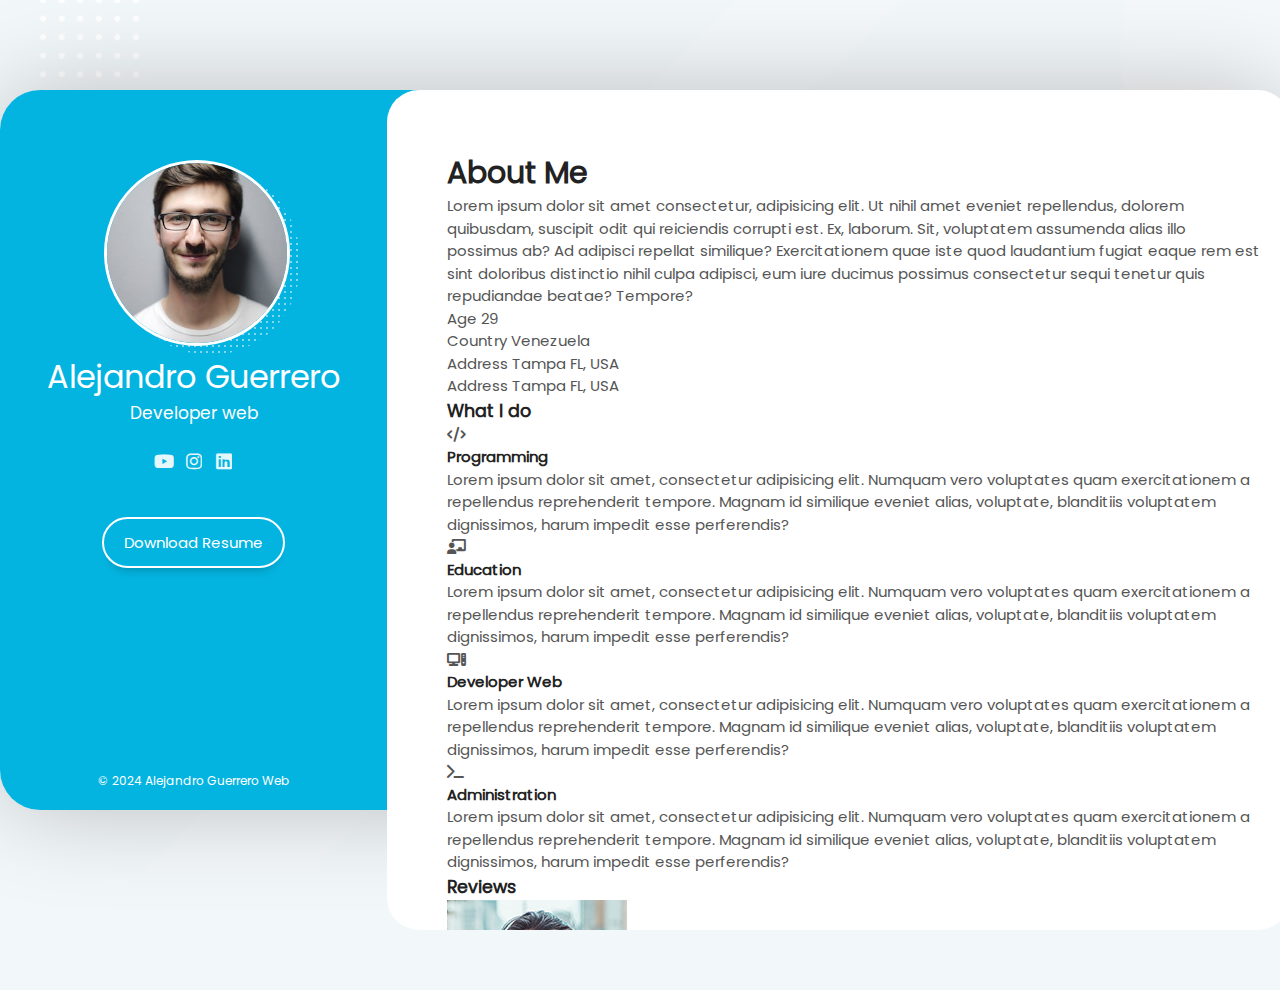
==== about-me.html @ cbf2a39c "about-prices" ====
<!DOCTYPE html>
<html lang="en">
  <head>
    <title>Alejandro Resume CV</title>
    <meta charset="UTF-8">
    <meta name="viewport" content="width=device-width, initial-scale=1">
    <!-- Styles -->
    <link rel="stylesheet" href="assets/css/reset.css">
    <link rel="stylesheet" href="assets/css/styles.css">
    <link rel="stylesheet" href="assets//fonts/Poppins/poppins.css">
    <link rel="stylesheet" href="assets/fonts/fontawesome-free/css/all.min.css">

  </head>
  <body>
    <!-- Main Layout -->
    <div class="layout">
            
      <!-- aside (username info) -->
      <aside class="layout__aside">
        
        <section class="aside__user-info">
          <!-- General Info -->
          <div class="user-info__general">
            <div class="user-info__container-image">
              <img src="assets/img/profile.jpg" alt="Username Image" class="user-info__image">
            </div>
            <h2 class="user-info__name">
              Alejandro Guerrero
            </h2>
            <h4 class="user-info__job">Developer web</h4>
          </div>
          
          <!-- Menu Nav -->
          <nav class="layout__menu">
            <ul class="menu__list">
              <li class="menu__option">
                  <a href="index.html" class="menu__link">
                    <i class="menu__icon fa-solid fa-home"></i>
                    <span class="menu__overlay">Home</span>
                  </a>
              </li>

              <li class="menu__option">
                  <a href="about-me.html" class="menu__link">
                    <i class="menu__icon fa-solid fa-user"></i>
                    <span class="menu__overlay">About me</span>
                  </a>
              </li>

              <li class="menu__option">
                  <a href="education.html" class="menu__link">
                    <i class="menu__icon fa-solid fa-graduation-cap"></i>
                    <span class="menu__overlay">Education</span>
                  </a>
              </li>

              <li class="menu__option">
                  <a href="portfolio.html" class="menu__link">
                    <i class="menu__icon fa-solid fa-briefcase"></i>
                    <span class="menu__overlay">Portfolio</span>
                  </a>
              </li>

              <li class="menu__option">
                  <a href="blog.html" class="menu__link">
                    <i class="menu__icon fa-solid fa-book"></i>
                    <span class="menu__overlay">Blog</span>
                  </a>
              </li>

              <li class="menu__option">
                  <a href="contact.html" class="menu__link">
                    <i class="menu__icon fa-solid fa-envelope"></i>
                    <span class="menu__overlay">Contact</span>
                  </a>
              </li>

            </ul>
          </nav>

          <!-- Social Networks -->
          <div class="user-info__links">
            <ul class="links__social">

              <li class="social__option">
                <a href="#" class="social__link">
                  <i class="social__icon fa-brands fa-youtube"></i>
                </a>
              </li>

              <li class="social__option">
                <a href="#" class="social__link">
                  <i class="social__icon fa-brands fa-instagram"></i>
                </a>
              </li>

              <li class="social__option">
                <a href="#" class="social__link">
                  <i class="social__icon fa-brands fa-linkedin"></i>
                </a>
              </li>
            
            </ul>
          </div>

          <!-- Download Resume -->
          <div class="user-info__buttons">
            <a href="" class="user-info__btn">
              Download Resume
            </a>
          </div>

          <!-- Footer -->
          <footer class="user-info__footer">
            &copy; 2024 Alejandro Guerrero Web
          </footer>

        </section>
      
      </aside>

      <!-- Main Content -->
      <main class="layout__content">

        <section class="content__page content__about">
          <!-- Dinamic Content -->
          <header class="about__header">
            <h1 class="about__title"> About <span class="title__color">Me</span></h1>
          </header>

          <!-- ABOUT ME -->
          <section class="about__personal-info">
            <article class="personal-info__bio">
              <p class="personal-info__description">
                Lorem ipsum dolor sit amet consectetur, adipisicing elit. Ut nihil amet eveniet repellendus, dolorem quibusdam, suscipit odit qui reiciendis corrupti est. Ex, laborum. Sit, voluptatem assumenda alias illo possimus ab?
                Ad adipisci repellat similique? Exercitationem quae iste quod laudantium fugiat eaque rem est sint doloribus distinctio nihil culpa adipisci, eum iure ducimus possimus consectetur sequi tenetur quis repudiandae beatae? Tempore?
              </p>
            </article>
            
            <div class="personal-info__data">
              <ul class="personal-info__list">
                <li class="personal-info__option">
                  <span class="personal-info__title">Age</span>
                  <span class="personal-info__value">29</span>
                </li>
                <li class="personal-info__option">
                  <span class="personal-info__title">Country</span>
                  <span class="personal-info__value">Venezuela</span>
                </li>
                <li class="personal-info__option">
                  <span class="personal-info__title">Address</span>
                  <span class="personal-info__value">Tampa FL, USA</span>
                </li>
                <li class="personal-info__option">
                  <span class="personal-info__title">Address</span>
                  <span class="personal-info__value">Tampa FL, USA</span>
                </li>
              </ul>
            </div>
          </section>

          <!-- What I do -->
          <section class="about__services">
            <header class="services__header">
              <h3 class="services__title">
                What I <span class="title__color">do</span>
              </h3>
            </header>

            <div class="services__container">
              
              <article class="services__service">
                <div class="service__icon">
                  <i class="fa-solid fa-code"></i>
                </div>
                <div class="service__content">
                  <h4 class="service__title">Programming</h4>
                  <p class="service__description">
                    Lorem ipsum dolor sit amet, consectetur adipisicing elit. Numquam vero voluptates quam exercitationem a repellendus reprehenderit tempore. Magnam id similique eveniet alias, voluptate, blanditiis voluptatem dignissimos, harum impedit esse perferendis?
                  </p>
                </div>
              </article>

              <article class="services__service">
                <div class="service__icon">
                  <i class="fa-solid fa-chalkboard-teacher"></i>
                </div>
                <div class="service__content">
                  <h4 class="service__title">Education</h4>
                  <p class="service__description">
                    Lorem ipsum dolor sit amet, consectetur adipisicing elit. Numquam vero voluptates quam exercitationem a repellendus reprehenderit tempore. Magnam id similique eveniet alias, voluptate, blanditiis voluptatem dignissimos, harum impedit esse perferendis?
                  </p>
                </div>
              </article>

              <article class="services__service">
                <div class="service__icon">
                  <i class="fa-solid fa-computer"></i>
                </div>
                <div class="service__content">
                  <h4 class="service__title">Developer Web</h4>
                  <p class="service__description">
                    Lorem ipsum dolor sit amet, consectetur adipisicing elit. Numquam vero voluptates quam exercitationem a repellendus reprehenderit tempore. Magnam id similique eveniet alias, voluptate, blanditiis voluptatem dignissimos, harum impedit esse perferendis?
                  </p>
                </div>
              </article>
             
              <article class="services__service">
                <div class="service__icon">
                  <i class="fa-solid fa-terminal"></i>
                </div>
                <div class="service__content">
                  <h4 class="service__title">Administration</h4>
                  <p class="service__description">
                    Lorem ipsum dolor sit amet, consectetur adipisicing elit. Numquam vero voluptates quam exercitationem a repellendus reprehenderit tempore. Magnam id similique eveniet alias, voluptate, blanditiis voluptatem dignissimos, harum impedit esse perferendis?
                  </p>
                </div>
              </article>

            </div>
          </section>

          <!-- Reviews -->
          <section class="about_reviews">
            <header class="reviews__header">
              <h3 class="reviews__title">Reviews</h3>
            </header>

            <div class="reviews_container">
              <article class="reviews__review">
                
                <div class="reviews__image-container">
                  <img src="./assets/img/testimonio1.jpg" class="review__image" alt="First Testimonial"/>    
                </div>

                <div class="review__description">
                  <p class="review__text">
                    Lorem ipsum dolor sit amet consectetur adipisicing elit. Harum consectetur, esse sapiente molestias, rem dolore officiis, rerum adipisci recusandae necessitatibus perferendis nobis tenetur quae. Asperiores molestiae officiis error fuga? Consequuntur.
                  </p>
                </div>

                <div class="review__author">
                  <div class="review__author-info">
                    <h4 class="review__name">Ana Lopez</h4>
                    <h5 class="review__company">AG Developers S.A</h5>
                  </div>
                  <div class="review__author-icon">
                    <i class="review__icon fa-solid fa-quote-right"></i>
                  </div>
                </div>
              
              </article>

              <article class="reviews__review">
                
                <div class="reviews__image-container">
                  <img src="./assets/img/testimonio2.jpg" class="review__image" alt="Second Testimonial"/>    
                </div>

                <div class="review__description">
                  <p class="review__text">
                    Lorem ipsum dolor sit amet consectetur adipisicing elit. Harum consectetur, esse sapiente molestias, rem dolore officiis, rerum adipisci recusandae necessitatibus perferendis nobis tenetur quae. Asperiores molestiae officiis error fuga? Consequuntur.
                  </p>
                </div>

                <div class="review__author">
                  <div class="review__author-info">
                    <h4 class="review__name">Alex Lopez</h4>
                    <h5 class="review__company">IT Support tech S.A</h5>
                  </div>
                  <div class="review__author-icon">
                    <i class="review__icon fa-solid fa-quote-right"></i>
                  </div>
                </div>
              
              </article>
            </div>
          </section>

          <section class="about__clients">
            <header class="clients__header">
              <h3 class="clients__title">Clients</h3>
            </header>

            <div class="clients__container">
              <article class="clients__item">
                <a href="#" class="clients__link">
                  <img src="./assets/img/cliente-1.png" class="clients__image">
                </a>
              </article>
              <article class="clients__item">
                <a href="#" class="clients__link">
                  <img src="./assets/img/cliente-2.png" class="clients__image">
                </a>
              </article>
              <article class="clients__item">
                <a href="#" class="clients__link">
                  <img src="./assets/img/cliente-3.png" class="clients__image">
                </a>
              </article>
              <article class="clients__item">
                <a href="#" class="clients__link">
                  <img src="./assets/img/cliente-4.png" class="clients__image">
                </a>
              </article>
              <article class="clients__item">
                <a href="#" class="clients__link">
                  <img src="./assets/img/cliente-5.png" class="clients__image">
                </a>
              </article>
            </div>
          </section>

          <section class="about__prices">
            <header class="prices__header">
              <h2 class="prices__title">Prices</h2>
            </header>

            <div class="prices__container">

              <article class="prices__box">
                <div class="prices__subtitle">
                  <span class="prices__text">Standar</span>
                </div>

                <div class="prices__price">
                  <span class="prices__number">100$</span>
                  <small class="prices__advice">Per month</small>
                </div>

                <div class="prices__buy">
                  <a href="#" class="prices__button">Free Trial</a>
                </div>

                <div class="prices__reward">
                  A developer web course
                </div>

                <div class="prices__reward">
                  Support and questions  
                </div>

                <div class="prices__reward">
                  Completion certificate
                </div>
              </article>

              <article class="prices__box">
                <div class="prices__subtitle">
                  <span class="prices__text">Premium</span>
                </div>

                <div class="prices__price">
                  <span class="prices__number">500$</span>
                  <small class="prices__advice">Per month</small>
                </div>

                <div class="prices__buy">
                  <a href="#" class="prices__button">Free Trial</a>
                </div>

                <div class="prices__reward">
                  five developer web course
                </div>

                <div class="prices__reward">
                  Support and questions  
                </div>

                <div class="prices__reward">
                  Completion certificate
                </div>
              </article>

            </div>
          </section>

          <section class="about__extra">
            <header class="extra__header">
              <h2 class="extra__title"> <span class="title__color">Information</span> </h2>
            </header>

            <div class="extra__container">
              <article class="extra__info">
                <i class="extra__icon fa-solid fa-heart"></i>
                <h4 class="extra__subtitle">Happy Students</h4>
                <span class="extra__quantity">375.000</span>
              </article>

              <article class="extra__info">
                <i class="extra__icon fa-solid fa-clock"></i>
                <h4 class="extra__subtitle">Content Hours</h4>
                <span class="extra__quantity">800</span>
              </article>

              <article class="extra__info">
                <i class="extra__icon fa-solid fa-star"></i>
                <h4 class="extra__subtitle">Scores</h4>
                <span class="extra__quantity">4.8</span>
              </article>
            </div>
          </section>

        </section>

      </main>
    </div>
  </body>
</html>
---- assets/css/styles.css ----
/* VARIABLES */
:root {
  --main-color       : #ffffff;
  --secondary-color  : #04B4E0;
  --background-color : #F2F7F9;
  --transparent-color: transparent;
  --icon-color       : #B5B6B7;
  --subtitle-color   : #888;
  --title-color      : #222222;
  --text-color       : #555;
}

/* GENERAL STYLES */
html {
  font-size: 10px;
}

body {
  width: 100%;
  height: 100%;
  font-family: "Poppins", Helvetica, sans-serif;
  font-size: 1.5rem;
  background-color: var(--background-color);
  color: var(--text-color);
  overflow: hidden;
}

h1, h2, h3, h4, h5, h6 {
  color: var(--title-color);
}

/* background image */

body {
  background-image: url('../img/fondo.png');
  background-size: cover;
  background-repeat: no-repeat;
  background-position: -20px -120px;
}
/* MAIN STRUCTURE */

.layout {
  position: relative;
  min-width: 1290px;
  width: 75%;
  height: 80vh;
  min-height: 80vh;
  margin: 10vh auto;
  display: grid;
  grid-template-areas: "aside content";
  grid-template-columns: 30% 70%;
  
  /* Shadow behind layout  */
  border-radius: 4rem;
  box-shadow: 0 0 100px -5px rgb(0, 0, 0, 0.25);
  
}

/* ASIDE */
.layout__aside {
  grid-area: aside;

  border-radius: 4rem 0 0 4rem;
  overflow: auto;
  overflow-x: hidden;
  
}

.aside__user-info {
  display: flex;
  flex-direction: column;
  align-items: center;
  text-align: center;
  min-height: 100%;
  min-width: 30rem;
  background-color: var(--secondary-color);
  color: var(--main-color);
}

.user-info__container-image {
  position: relative;
  display: inline-block;
  width: 18rem;
  margin-top: 7rem;
  z-index: 1;

}

.user-info__image {
  width: 100%;
  background-color: var(--main-color);
  border: 3px solid var(--main-color);
  border-radius: 20rem;
}

.user-info__container-image::after {
  content: "";
  position: absolute;
  top: 5%;
  left: 9%;
  z-index: -1;
  width: 100%;
  height: 100%;
  background-image: repeating-radial-gradient(#fff, #fff 1px, transparent 0px, transparent 100%);
  background-size: 0.6rem 0.6rem;
  opacity: 0.5;
  border-radius: 30rem;
}

.user-info__name {
  font-size: 3.2rem;
  font-weight: normal;
  color: var(--main-color);
}

.user-info__job {
  font-size: 1.7rem;
  font-weight: 200;
  color: var(--main-color);
}

.user-info__links {
  margin-bottom: 3.6rem;
}

.links__social {
  margin-top: 2rem;
  text-align: center;
  display: flex;
  flex-direction: row;
}

.social__option {
  height: 3rem;
  width: 3rem;
  font-size: 1.8rem;
  line-height: 3.2rem;
  opacity: 0.9;
  border-radius: 3rem;
  transition: all 300ms ease-in-out;
}

.social__option:hover {
  opacity: 1;
  background-color: rgba(255, 255, 255, 0.20);
}

.user-info__buttons {
  margin-top: 2rem;
  margin-bottom: 4rem;
}

.user-info__btn {
  padding: 2rem;
  padding-top: 1.3rem;
  padding-bottom: 1.3rem;

  border: 2px solid var(--main-color);
  border-radius: 3.2rem;
  color: var(--main-color);
  box-shadow: 0 10px 10px -8px rgba(0, 0, 0, 0.22);
  transition: all 300ms ease-in-out;
}

.user-info__btn:hover {
  background-color: var(--main-color);
  color: var(--secondary-color);
}

.user-info__footer {
  position: absolute;
  bottom: 2rem;
  font-size: 1.2rem;
}

/* LAYOUT CONTENT */
.layout__content {
  grid-area: content;
  height: 100%;
  min-height: 100%;
  background-color: var(--secondary-color);
  border-radius: 0 10rem 10rem 0;
}

.content__page {
  min-height: 100%;
  border-radius: 3.2rem;
  background-color: var(--main-color);

  display: flex;
  flex-direction: column;
  align-items: center;
  justify-content: center;
}

.page__name {
  font-size: 4rem;
  margin-bottom: 1rem;
}

.page__job {
  font-size: 2.4rem;
  font-weight: lighter;
  color: var(--subtitle-color);
}


.layout__menu {
  display: block;
  position: absolute;
  top: 0;
  right: -100px;
  min-width: 11rem;
  background-color: var(--transparent-color);
}

.menu__list {
  position: relative;
  display: flex;
  flex-direction: column;
  justify-content: space-between;
  align-items: center;
  width: 60%;
  min-height: 32rem;
  padding: 2rem 0;
  margin-left: 2.5rem;
  background-color: var(--main-color);
  box-shadow: 0 0 3rem -0.5rem rgba(0, 0, 0, 0.15);
  border-radius: 5rem;
}

.menu__option {
  display: block;
  width: 100%;
  text-align: center;
}

.menu__icon {
  color: var(--icon-color);
  font-size: 2.8rem;
  transition: all 300ms ease-in-out;
}

.menu__option:hover .menu__icon {
  color: var(--secondary-color);
}


.menu__overlay {
  position: absolute;
  right: 0;
  margin-top: -3rem;
  display: block;
  opacity: 0;
  color: var(--main-color);
  padding: 0.5rem 1rem;
  background-color: var(--secondary-color);
  white-space: nowrap;
  transition: all 300ms ease-in-out;
}


.menu__option:hover .menu__overlay {
  opacity: 1;
  right: 100%;

}


/* ABOUT ME */

.content__about {
  display: block;
  height: 100%;
  min-height: 100%;
  padding: 6rem;
  padding-right: 3rem;
  overflow: auto;
}
---- assets/fonts/Poppins/poppins.css ----
@font-face {
  font-family: "Poppins";
  src: url('./Poppins-Regular.ttf') format('truetype');
  font-weight: 400;
  font-style: normal;
}
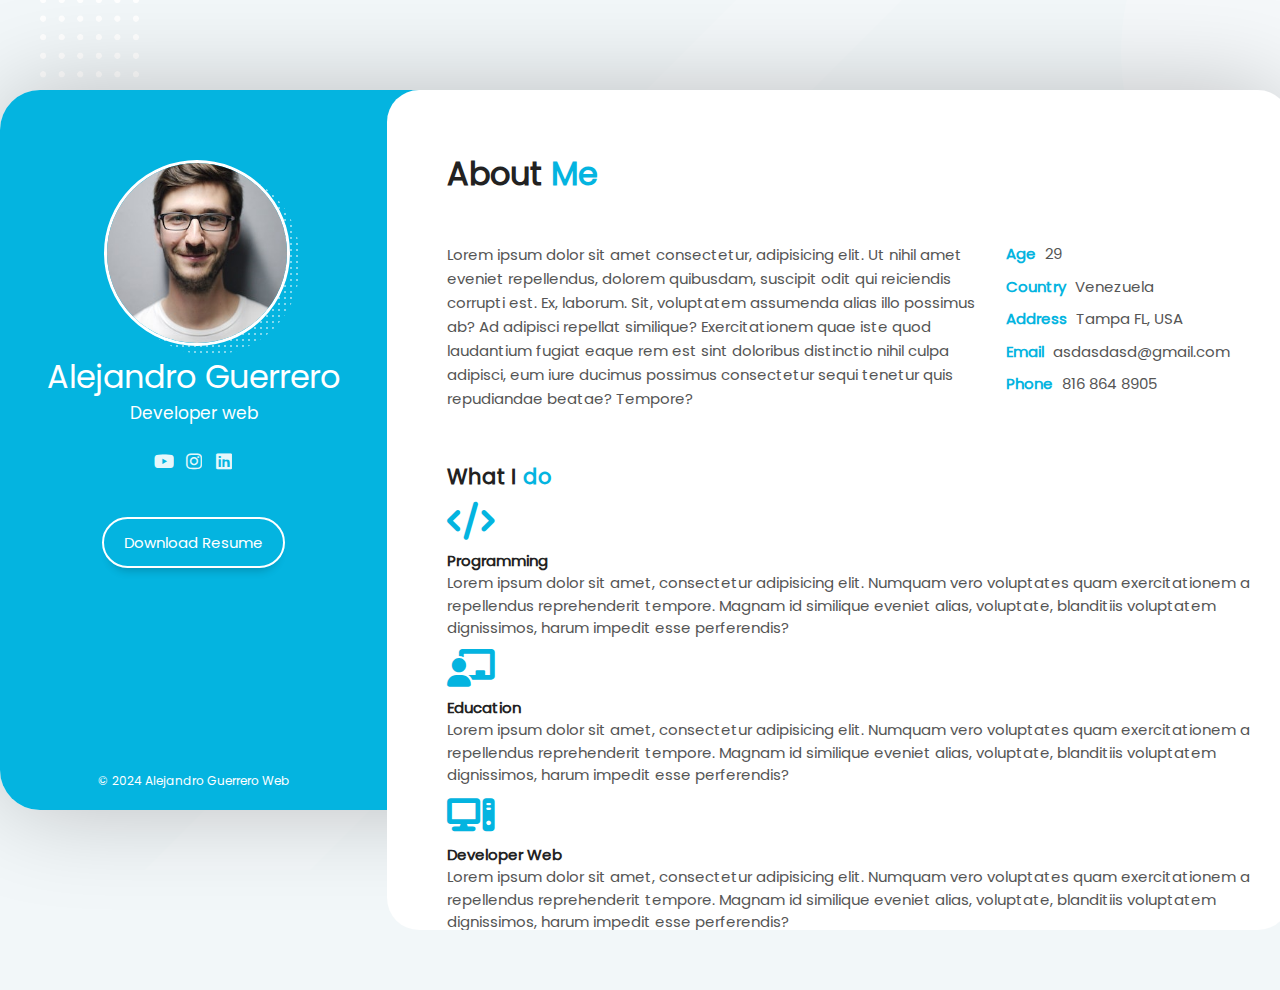
==== commit d588c5fb: "about us css" ====
--- a/about-me.html
+++ b/about-me.html
@@ -7,6 +7,7 @@
     <!-- Styles -->
     <link rel="stylesheet" href="assets/css/reset.css">
     <link rel="stylesheet" href="assets/css/styles.css">
+    <link rel="stylesheet" href="assets/css/scroll.css">
     <link rel="stylesheet" href="assets//fonts/Poppins/poppins.css">
     <link rel="stylesheet" href="assets/fonts/fontawesome-free/css/all.min.css">
 
@@ -152,8 +153,12 @@
                   <span class="personal-info__value">Tampa FL, USA</span>
                 </li>
                 <li class="personal-info__option">
-                  <span class="personal-info__title">Address</span>
-                  <span class="personal-info__value">Tampa FL, USA</span>
+                  <span class="personal-info__title">Email</span>
+                  <span class="personal-info__value">asdasdasd@gmail.com</span>
+                </li>
+                <li class="personal-info__option">
+                  <span class="personal-info__title">Phone</span>
+                  <span class="personal-info__value">816 864 8905</span>
                 </li>
               </ul>
             </div>
--- a/assets/css/styles.css
+++ b/assets/css/styles.css
@@ -276,4 +276,91 @@
   padding: 6rem;
   padding-right: 3rem;
   overflow: auto;
+}
+
+.about__header {
+  display: inline-block;
+  margin-bottom: 4.5rem;
+}
+
+.about__title {
+  font-size: 3.2rem;
+  position: relative;
+}
+
+.about__title::after {
+  content: "";
+  position: absolute;
+  top: 20px;
+  right: -25px;
+  width: 50px;
+  height: 30px;
+  background-image: repeating-radial-gradient(#fff, #fff,  var(--secondary-color), transparent 0px, transparent 100%);
+  background-size: 6px 6px;
+}
+
+.title__color {
+  color: var(--secondary-color);
+}
+
+.about__personal-info {
+  display: flex;
+  flex-direction: row;
+  width: 100%;
+  margin-bottom: 5rem;
+}
+
+.personal-info__bio {
+  flex-basis: 100%;
+}
+
+.personal-info__description {
+  font-size: 1.5rem;
+  line-height: 2.4rem;
+}
+
+.personal-info__data {
+  flex-basis: 44%;
+  padding: 0 1.5rem;
+}
+
+
+.personal-info__option {
+  margin-bottom: 1rem;
+}
+
+.personal-info__title {
+  margin-right: 0.5rem;
+  color: var(--secondary-color);
+  font-weight: 600;
+}
+/* 
+.personal-info__value {
+
+} */
+
+.services__header {
+  display: inline-block;
+  position: relative;
+}
+
+.services__title {
+  font-size: 2.1rem;  
+}
+
+
+.services__title::after {
+  content: "";
+  position: absolute;
+  top: 15px;
+  right: 0px;
+  width: 30px;
+  height: 20px;
+  background-image: repeating-radial-gradient(#fff, #fff,  var(--secondary-color), transparent 0px, transparent 100%);
+  background-size: 6px 6px;
+}
+
+.service__icon {
+  color: var(--secondary-color);
+  font-size: 3.8rem;
 }--- a/assets/css/scroll.css
+++ b/assets/css/scroll.css
@@ -0,0 +1,69 @@
+:root {
+  --color-scrollbar: #D3D3D4;
+  --color-background-scrollbar: #eee;
+
+}
+
+/* SCROLL CHROME */
+
+.content__page::-webkit-scrollbar {
+  width: 25px;
+  background-color: transparent;
+}
+
+.content__page::-webkit-scrollbar-thumb {
+  border: 10px solid transparent;
+  box-shadow: none;
+  border-radius: 40px;
+}
+
+.content__page:hover::-webkit-scrollbar-thumb {
+  box-shadow: inset 0 0 0 10px var(--color-scrollbar);
+}
+
+.content__page:hover::-webkit-scrollbar-thumb:hover {
+  border: 8px solid transparent;
+  box-shadow: inset 0 0 0 10px var(--secondary-color);
+}
+
+.content__page:hover::-webkit-scrollbar-track {
+  background-color: transparent;
+  margin: 40px 0px;
+}
+
+/* ASIDE SCROLL */
+.layout__aside::-webkit-scrollbar {
+  width: 25px;
+  background-color: var(--secondary-color);
+}
+
+.layout__aside::-webkit-scrollbar-thumb {
+  border: 10px solid transparent;
+  box-shadow: none;
+  border-radius: 40px;
+}
+
+.layout__aside:hover::-webkit-scrollbar-thumb {
+  box-shadow: inset 0 0 0 10px var(--main-color);
+}
+
+.layout__aside:hover::-webkit-scrollbar-thumb:hover {
+  border: 8px solid transparent;
+  box-shadow: inset 0 0 0 10px var(--main-color);
+}
+
+.layout__aside:hover::-webkit-scrollbar-track {
+  background-color: transparent;
+  margin: 40px 0px;
+}
+
+/* SCROLL FOR MOZ */
+.content__page {
+  scrollbar-width: thin;
+  scrollbar-color: var(--color-scrollbar) transparent;
+}
+
+.content__page,.layout__aside {
+  scrollbar-width: thin;
+  scrollbar-color: var(--color-scrollbar) var(--secondary-color);
+}
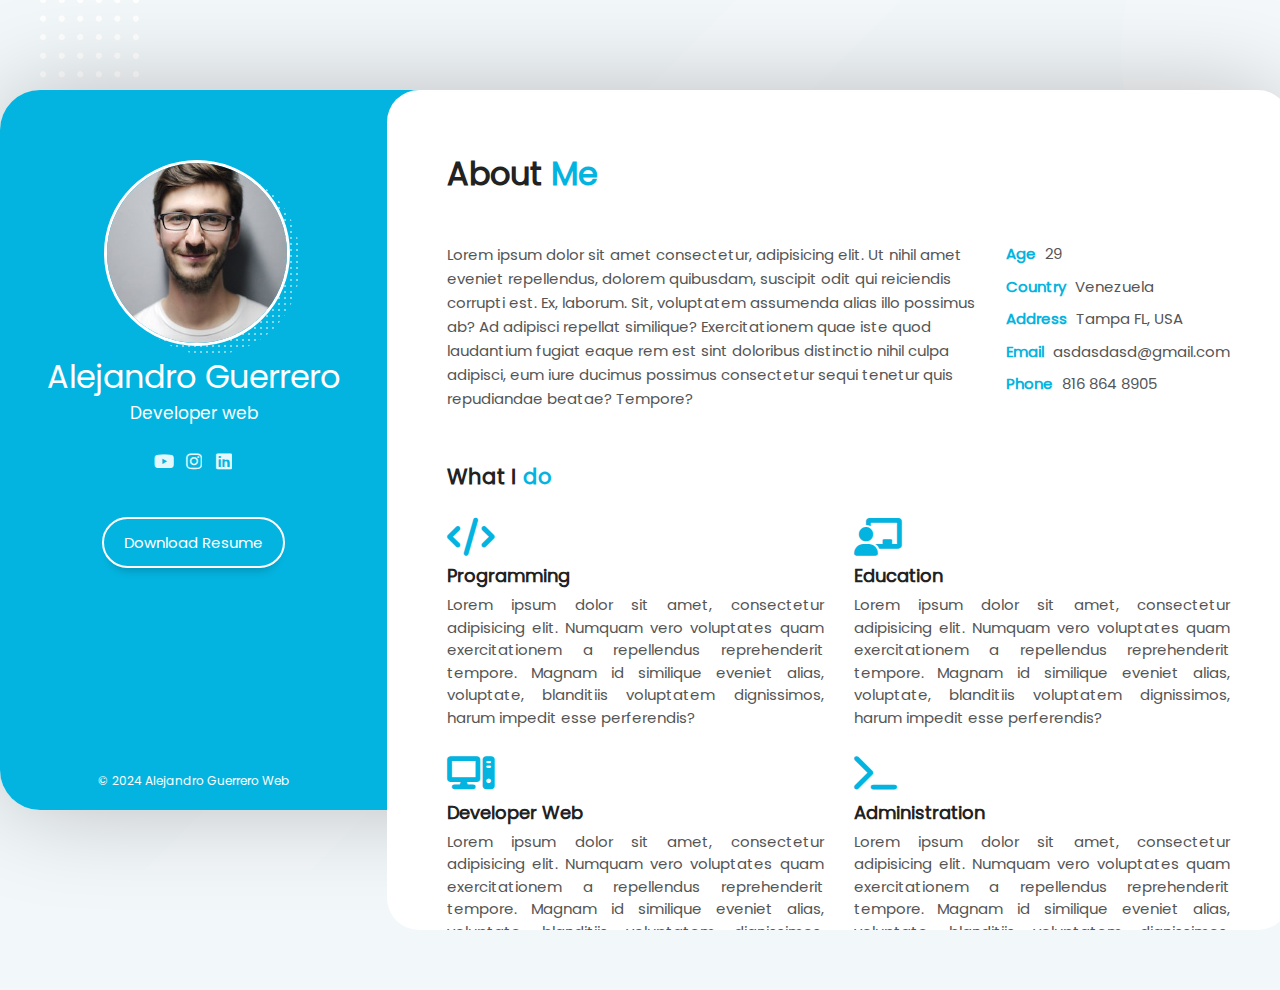
==== commit 3cef4215: "reviews styles" ====
--- a/about-me.html
+++ b/about-me.html
@@ -176,7 +176,7 @@
               
               <article class="services__service">
                 <div class="service__icon">
-                  <i class="fa-solid fa-code"></i>
+                  <i class="service_real-icon fa-solid fa-code"></i>
                 </div>
                 <div class="service__content">
                   <h4 class="service__title">Programming</h4>
@@ -188,7 +188,7 @@
 
               <article class="services__service">
                 <div class="service__icon">
-                  <i class="fa-solid fa-chalkboard-teacher"></i>
+                  <i class="service_real-icon fa-solid fa-chalkboard-teacher"></i>
                 </div>
                 <div class="service__content">
                   <h4 class="service__title">Education</h4>
@@ -200,7 +200,7 @@
 
               <article class="services__service">
                 <div class="service__icon">
-                  <i class="fa-solid fa-computer"></i>
+                  <i class="service_real-icon fa-solid fa-computer"></i>
                 </div>
                 <div class="service__content">
                   <h4 class="service__title">Developer Web</h4>
@@ -212,7 +212,7 @@
              
               <article class="services__service">
                 <div class="service__icon">
-                  <i class="fa-solid fa-terminal"></i>
+                  <i class="service_real-icon fa-solid fa-terminal"></i>
                 </div>
                 <div class="service__content">
                   <h4 class="service__title">Administration</h4>
@@ -226,12 +226,12 @@
           </section>
 
           <!-- Reviews -->
-          <section class="about_reviews">
+          <section class="about__reviews">
             <header class="reviews__header">
               <h3 class="reviews__title">Reviews</h3>
             </header>
 
-            <div class="reviews_container">
+            <div class="reviews__container">
               <article class="reviews__review">
                 
                 <div class="reviews__image-container">
--- a/assets/css/styles.css
+++ b/assets/css/styles.css
@@ -8,6 +8,9 @@
   --subtitle-color   : #888;
   --title-color      : #222222;
   --text-color       : #555;
+
+  --border-reviews-color: #E5E6E7; 
+  --company-color: #A5A6A7;
 }
 
 /* GENERAL STYLES */
@@ -339,17 +342,27 @@
 
 } */
 
+.about__services,
+.about__reviews {
+  width: 100%;
+  margin-bottom: 3rem;
+}
+
 .services__header {
   display: inline-block;
+  padding-right: 1.2rem;
+  margin-bottom: 2.5rem;
   position: relative;
 }
 
-.services__title {
+.services__title,
+.reviews__title {
   font-size: 2.1rem;  
 }
 
 
-.services__title::after {
+.services__title::after,
+reviews__title::after {
   content: "";
   position: absolute;
   top: 15px;
@@ -360,7 +373,103 @@
   background-size: 6px 6px;
 }
 
-.service__icon {
+.services__container,
+.reviews__header
+ {
+  width: 100%;
+  display: flex;
+  flex-direction: row;
+  flex-wrap: wrap;
+  text-align: justify;
+
+}
+
+.services__service {
+  flex-basis: calc(50% - 3rem);
+  margin-right: 3rem;
+  margin-bottom: 2.5rem;
+}
+.service_real-icon  {
   color: var(--secondary-color);
   font-size: 3.8rem;
+}
+
+.service__title {
+  font-size: 1.8rem;
+  margin: 0.5rem 0;
+}
+
+.service__description {
+  font-size: 1.5rem;
+}
+
+/* REVIEWS */
+.reviews__container {
+  width: 100%;
+  display: flex;
+  flex-direction: row;
+}
+
+.reviews__review {
+  flex-basis: calc(50% - 2.5rem);
+  border: 2px solid var(--border-reviews-color);
+  border-radius: 2rem;
+  padding-top: 0;
+  padding-right: 2.5rem;
+  padding-left: 2.5rem;
+  padding-bottom: 1.5rem;
+  margin-right: 2.5rem;
+  margin-top: 4.5rem; 
+  margin-bottom: 1rem; 
+  text-align: justify;
+
+}
+
+.reviews__image-container {
+  width: 100%;
+
+}
+
+.review__image {
+  max-width: 9rem;
+  max-height: 9rem;
+  border-radius: 9rem;
+  margin: 0 auto;
+  margin-top: 1rem;
+  margin-bottom: 2.5rem;
+  box-shadow: 0 10px 10px 0.8 rgba(0, 0, 0, 0.25);
+}
+
+.review__description {
+  margin-top: 1rem;
+}
+
+.review__text {
+  font-size: 1.5rem;
+  line-height: 1.4rem;
+
+}
+
+.review__author {
+  margin-top: 2rem;
+  display: flex;
+  flex-direction: row;
+  justify-content: space-between;
+}
+
+.review__name {
+  margin-bottom: 0.5rem;
+  font-size: 1.5rem;
+}
+
+.review__company {
+  color: var(--company-color);
+  font-weight: 300;
+  font-size: 1.3rem;
+}
+
+.review__icon {
+  font-size: 4rem;
+  opacity: 0.5;
+  color: var(--secondary-color);
 }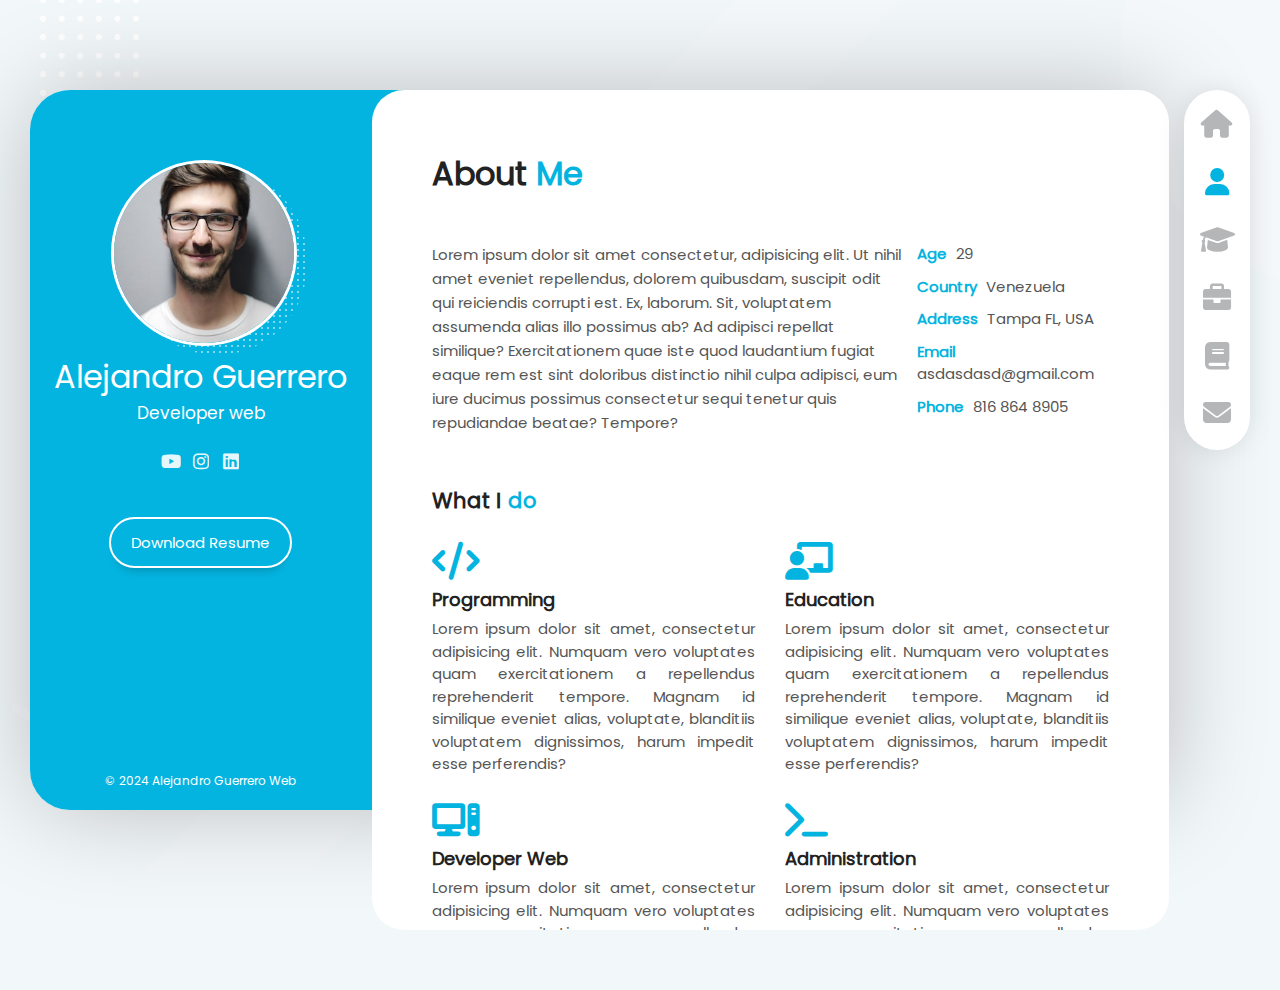
==== commit b187aba7: "media queries responsive" ====
--- a/about-me.html
+++ b/about-me.html
@@ -3,14 +3,14 @@
   <head>
     <title>Alejandro Resume CV</title>
     <meta charset="UTF-8">
-    <meta name="viewport" content="width=device-width, initial-scale=1">
+    <meta name="viewport" content="width=device-width, initial-scale=1, maximum-scale=1">
     <!-- Styles -->
     <link rel="stylesheet" href="assets/css/reset.css">
     <link rel="stylesheet" href="assets/css/styles.css">
     <link rel="stylesheet" href="assets/css/scroll.css">
     <link rel="stylesheet" href="assets//fonts/Poppins/poppins.css">
     <link rel="stylesheet" href="assets/fonts/fontawesome-free/css/all.min.css">
-
+    <link rel="stylesheet" href="assets/css/responsive.css">
   </head>
   <body>
     <!-- Main Layout -->
@@ -42,16 +42,16 @@
               </li>
 
               <li class="menu__option">
-                  <a href="about-me.html" class="menu__link">
+                  <a href="about-me.html" class="menu__link menu__link--active">
                     <i class="menu__icon fa-solid fa-user"></i>
                     <span class="menu__overlay">About me</span>
                   </a>
               </li>
 
               <li class="menu__option">
-                  <a href="education.html" class="menu__link">
+                  <a href="resume.html" class="menu__link">
                     <i class="menu__icon fa-solid fa-graduation-cap"></i>
-                    <span class="menu__overlay">Education</span>
+                    <span class="menu__overlay">Resume</span>
                   </a>
               </li>
 
@@ -119,6 +119,11 @@
         </section>
       
       </aside>
+
+      <div class="layout__menu-toggle">
+        <i class="menu-toggle__icon fa-solid fa-bars"></i>
+        <i class="menu-toggle__icon fa-solid fa-xmark"></i>
+      </div>
 
       <!-- Main Content -->
       <main class="layout__content">
--- a/assets/css/styles.css
+++ b/assets/css/styles.css
@@ -11,6 +11,9 @@
 
   --border-reviews-color: #E5E6E7; 
   --company-color: #A5A6A7;
+
+  --color--background--certificate: #F5F5F5;
+  --color-background-contact: #FCFCFC;
 }
 
 /* GENERAL STYLES */
@@ -244,7 +247,7 @@
   transition: all 300ms ease-in-out;
 }
 
-.menu__option:hover .menu__icon {
+.menu__option:hover .menu__icon, .menu__link--active .menu__icon {
   color: var(--secondary-color);
 }
 
@@ -270,9 +273,13 @@
 }
 
 
-/* ABOUT ME */
-
-.content__about {
+/* GENERAL STYLES ABOUT ME AND OTHER PAGES */
+
+.content__about,
+.content__resume,
+.content__portfolio,
+.content__blog,
+.content__contact{
   display: block;
   height: 100%;
   min-height: 100%;
@@ -281,17 +288,30 @@
   overflow: auto;
 }
 
-.about__header {
+.about__header,
+.resume__header,
+.portfolio__header,
+.blog__header
+.contact__header {
   display: inline-block;
   margin-bottom: 4.5rem;
 }
 
-.about__title {
+.about__title,
+.resume__title,
+.portfolio__title,
+.blog__title
+.contact__title{
   font-size: 3.2rem;
   position: relative;
-}
-
-.about__title::after {
+  
+}
+
+.about__title::after,
+.resume__title::after,
+.portfolio__title::after,
+.blog__title::after,
+.contact__title::after{
   content: "";
   position: absolute;
   top: 20px;
@@ -302,7 +322,7 @@
   background-size: 6px 6px;
 }
 
-.title__color {
+.title__color, .subtitle__color {
   color: var(--secondary-color);
 }
 
@@ -343,12 +363,20 @@
 } */
 
 .about__services,
-.about__reviews {
+.about__reviews,
+.about__clients,
+.about__prices,
+.about__extra {
   width: 100%;
   margin-bottom: 3rem;
 }
 
-.services__header {
+.services__header,
+.clients__header,
+.reviews__header,
+.prices__header,
+.extra__header,
+.resume__subheader {
   display: inline-block;
   padding-right: 1.2rem;
   margin-bottom: 2.5rem;
@@ -356,13 +384,20 @@
 }
 
 .services__title,
-.reviews__title {
+.reviews__title,
+.clients__title,
+.prices__title,
+.extra__title
+.resume__subheader {
   font-size: 2.1rem;  
 }
 
-
 .services__title::after,
-reviews__title::after {
+.reviews__title::after,
+.clients__title::after,
+.prices__title::after
+.extra__title::after,
+.resume__subheader::after {
   content: "";
   position: absolute;
   top: 15px;
@@ -373,9 +408,7 @@
   background-size: 6px 6px;
 }
 
-.services__container,
-.reviews__header
- {
+.services__container {
   width: 100%;
   display: flex;
   flex-direction: row;
@@ -419,7 +452,7 @@
   padding-left: 2.5rem;
   padding-bottom: 1.5rem;
   margin-right: 2.5rem;
-  margin-top: 4.5rem; 
+  margin-top: -0.5rem; 
   margin-bottom: 1rem; 
   text-align: justify;
 
@@ -427,7 +460,6 @@
 
 .reviews__image-container {
   width: 100%;
-
 }
 
 .review__image {
@@ -472,4 +504,723 @@
   font-size: 4rem;
   opacity: 0.5;
   color: var(--secondary-color);
+}
+
+/* CLIENTS */
+
+.about__clients {
+  width: 100%;
+  margin-bottom: 2rem;
+}
+
+.clients__header {
+  margin-bottom: 3rem;
+}
+
+.clients__container {
+  display: flex;
+  flex-direction: raw;
+  justify-content: space-between;
+}
+
+.clients__link {
+  display: block;
+  width: 100%;
+  opacity: 0.7;
+  transition: all 300ms linear;
+}
+
+.clients__link:hover {
+  opacity: 1;
+}
+
+.clients__image {
+  width: 140px;
+  padding: 1.5rem;
+  margin-bottom: 1.5rem;
+}
+
+/* PRICES */
+.prices__container {
+  margin-bottom: 5rem;
+  display: flex;
+  flex-direction: row;
+  text-align: center;
+}
+
+.prices__box {
+  flex-basis: 50%;
+  height: 100%;
+  margin-right: 3rem;
+  padding: 3rem;
+  border: 1px solid var(--border-reviews-color);
+  transition: all 300ms ease-in-out;
+}
+
+.prices__box:last-of-type {
+  margin-right: 0rem;
+
+}
+
+.prices__box:hover,
+.extra__info:hover {
+  box-shadow: 0px 18px 24px -5px rgba(0, 0, 0, 0.15);
+  transform: translateY(-5px);
+}
+
+.prices__subtitle {
+  margin-bottom: 3rem;
+}
+
+.prices__text {
+  position: relative;
+  display: inline-block;
+}
+
+.prices__box:hover .prices__text::after {
+  content: "";
+  position: absolute;
+  left: 0;
+  right: 0;
+  bottom: -0.3px;
+  height: 0.2rem;
+  background-color: var(--secondary-color);
+}
+
+.prices__price {
+  padding-bottom: 1rem;
+}
+
+.prices__number {
+  display: block;
+  font-size: 3rem;
+  line-height: 1;
+  color: var(--title-color);
+}
+
+.prices__advice {
+  color: var(--subtitle-color);
+  display: block;
+}
+
+.prices__buy {
+  padding-top: 2.5rem;
+  padding-bottom: 2.5rem;
+}
+
+.prices__button {
+  display: inline-block;
+  border: 2px solid var(--border-reviews-color);
+  box-shadow: 0 10px 10px -8px var(--border-reviews-color);
+  border-radius: 3rem;
+  padding: 1.2rem 3.1rem;
+  transition: all 300ms ease-in-out;
+}
+
+.prices__button:hover {
+  background-color: var(--secondary-color);
+  color: var(--main-color);
+}
+
+.prices__reward {
+  font-size: 1.4rem;
+  padding: 0.6rem 0;
+}
+
+/* EXTRA E INFORMATION */
+.extra__container {
+  width: 100%;
+  margin-bottom: 1.5rem;
+
+  display: flex;
+  flex-direction: row;
+  justify-content: space-between;
+  flex-wrap: wrap;
+}
+
+.extra__info {
+  flex-basis: 30%;
+  padding: 2.5rem 1rem;
+  border: 2px solid var(--border-reviews-color);
+  border-radius: 1rem;
+  text-align: center;
+  transition: all 300ms ease-in-out;
+}
+
+.extra__info:hover {
+  transform: translateY(-5px);
+}
+
+.extra__icon {
+  font-size: 3.3rem;
+  color: var(--secondary-color);
+  margin-bottom: 1rem;
+}
+
+.extra__subtitle {
+  font-size: 1.5rem;
+  margin: 1.5rem;
+}
+
+.extra__quantity {
+  display: block;
+  margin: 1rem 0;
+  margin-bottom: 0;
+  font-size: 3.6rem;
+  line-height: 5rem;
+  color: var(--subtitle-color);
+}
+
+/* CIRRUCULUM STYLES */
+
+.resume__container {
+  width: 100%;
+  display: flex;
+  flex-direction: row;
+}
+
+.resume__left {
+  flex-basis: 58%;
+  margin-right: 1.5rem;
+}
+
+.resume__timelines {
+  margin-bottom: 5rem;
+}
+
+.timelines_timeline {
+  position: relative;
+  width: 100%;
+  margin-bottom: 1.5rem;
+  display: flex;
+  flex-direction: row;
+}
+
+.timeline__header {
+  flex-basis: 30%;
+  text-align: right;
+  padding-right: 2.5rem;
+}
+
+.timeline__year {
+  margin: 0.3rem 0;
+  line-height: 1.9rem;
+  font-size: 1.4rem;
+}
+
+.timeline__company {
+  display: block;
+  font-size: 1.3rem;
+  font-weight: lighter;
+  color: var(--company-color);
+}
+
+.timeline__description {
+  width: 70%;
+  padding-left: 2.5rem;
+  padding-right: 1.5rem;
+}
+
+.timeline__title {
+  font-size: 1.6rem;
+  margin-bottom: 0.3rem;
+}
+
+.timeline__text {
+  font-size: 1.4rem;
+  margin-bottom: 1rem;
+}
+
+.timeline__divider {
+  position: absolute;
+  top: 0;
+  left: 30%;
+  bottom: -18px;
+  width: 1px;
+  background-color: var(--transparent-color);
+}
+
+.timeline__divider::before {
+  content: "";
+  position: absolute;
+  margin-top: 0.4rem;
+  margin-left: -0.6rem;
+  width: 1.7rem;
+  height: 1.7rem;
+  background-color: var(--secondary-color);
+  border-radius: 10rem;
+  opacity: 0.25;
+}
+
+.timeline__divider::after {
+  content: "";
+  position: absolute;
+  margin-top: 0.8rem;
+  margin-left: -0.2rem;
+  width: 0.9rem;
+  height: 0.9rem;
+  background-color: var(--main-color);
+  border-radius: 10rem;
+  border: 2px solid var(--secondary-color);
+  opacity: 1;
+}
+
+.resume__right {
+  flex-basis: 41%;
+  padding: 0 1.5rem;
+}
+
+.resume__skills {
+  width: 100%;
+  margin-bottom: 3rem;
+
+}
+
+.skills__title {
+  display: flex;
+  justify-content: space-between;
+
+}
+
+.skills__text {
+  font-size: 1.3rem;
+  line-height: 1.4rem;
+  margin-bottom: 0.4rem;
+
+}
+
+.skills__number {
+  font-size: 1.1rem;
+  line-height: 1.4rem;
+  margin-bottom: 0.4rem;
+  color: var(--subtitle-color);
+}
+
+.skills__percentage {
+  height: 0.8rem;
+  background-color: var(--secondary-color);
+  border: 2px solid var(--main-color);
+  border-radius: 1rem;
+  width: 50%;
+}
+
+.skills__progressbar {
+  height: 1rem;
+  border: 1px solid var(--secondary-color);
+  border-radius: 1rem;
+  background-color: var(--main-color);
+  margin-bottom: 1.5rem;
+}
+
+.skills__percentage--p1 { width: 90%;}
+.skills__percentage--p2 { width: 60%;}
+.skills__percentage--p3 { width: 90%;}
+.skills__percentage--p4 { width: 85%;}
+.skills__percentage--p5 { width: 70%;}
+.skills__percentage--p6 { width: 70%;}
+
+.knowledges__list {
+  display: flex;
+  flex-direction: row;
+  flex-wrap: wrap;
+}
+
+.knowledges__option {
+  background-color: var(--secondary-color);
+  border-radius: 0.3rem;
+  color: var(--main-color);
+  font-size: 1.3rem;
+  padding: 0.2rem 1rem;
+  margin: 0.3rem;
+}
+
+.certificates__container {
+  display: flex;
+  flex-direction: row;
+  flex-wrap: wrap;
+  gap: 2rem;
+
+}
+
+.certificates__certificate {
+  flex-basis: calc(50% - 1.5rem);
+  border: 2px solid var(--border-reviews-color);
+  border-radius: 0.8rem;
+  display: flex;
+  flex-direction: row;
+}
+
+.certificate__logo {
+  width: 15rem;
+  height: 100%;
+  background-color: var(--color--background--certificate);
+  padding: 2.5rem;
+  display: flex;
+  justify-content: center;
+  align-items: center;
+}
+
+.certificate__image {
+  width: 100%;
+}
+
+.certificate__content {
+  padding: 2rem 2.5rem;
+}
+
+.certificate__title {
+  font-size: 1.6rem;
+  margin-bottom: 0.5rem;
+}
+
+.certificate__id {
+  display: block;
+  font-size: 1.3rem;
+  margin-bottom: 0.3rem;
+  color: var(--subtitle-color);
+}
+
+.certificate__date {
+  font-size: 1rem;
+  color: var(--subtitle-color);
+  opacity: 0.7;
+}
+
+.portfolio__navbar {
+  margin-bottom: 3rem;
+}
+
+.portfolio__menu {
+  display: flex;
+  flex-direction: row;
+  flex-wrap: wrap;
+  gap: 1.5rem;
+}
+
+.portfolio__option {
+  font-size: 1.3rem;
+  opacity: 0.7;
+}
+
+.portfolio__option--active {
+  opacity: 1;
+}
+
+.portfolio__link {
+  cursor: pointer;
+}
+
+.portfolio__link:hover {
+  color: var(--secondary-color);
+  text-shadow: 0 0 1px rgba(0, 0, 0, 0.25);
+}
+
+.portfolio__gallery {
+  display: flex;
+  flex-direction: row;
+  flex-wrap: wrap;
+}
+
+.gallery__item {
+  flex-basis: 30%;
+  padding: 0.7rem;
+  position: relative;
+}
+
+.gallery__container-image {
+  overflow: hidden;
+}
+
+.gallery__image {
+  transition: all 300ms ease-in-out;
+}
+
+.gallery__item:hover .gallery__image {
+  transform: scale(1.1);
+}
+
+.gallery__title {
+  font-size: 1.6rem;
+  padding: 1.5rem 0;
+  font-weight: bold;
+}
+
+.gallery__icon {
+  opacity: 0;
+  position: absolute;
+  top: 1.5rem;
+  right: 1.5em;
+  width: 3rem;
+  height: 3rem;
+  font-size: 1.6rem;
+  text-align: center;
+  line-height: 3rem!important;
+  background-color: var(--main-color);
+  color: var(--secondary-color);
+  transition: all 450ms ease-in-out;
+  
+}
+
+.gallery__category {
+  opacity: 0;
+  position: absolute;
+  top: 1.5rem;
+  left: 1.5rem;
+  padding: 0.2rem 0.7rem;
+  font-size: 1.5rem;
+  background-color: var(--main-color);
+  color: var(--text-color);
+  transition: all 350ms ease-in-out;
+
+}
+
+.gallery__item:hover .gallery__icon,
+.gallery__item:hover .gallery__category {
+  opacity: 1;
+}
+
+/*********************BLOG****************************/
+
+.blog__articles {
+  margin-bottom: 2.5rem;
+  display: flex;
+  flex-direction: row;
+  flex-wrap: wrap;
+}
+
+.articles__article {
+  flex-basis: 47%;
+  padding: 0 1.1rem;
+  padding-bottom: 3.5rem;
+}
+
+.article__top {
+  position: relative;
+  overflow: hidden;
+}
+
+.article__category {
+  z-index: 3;
+  background-color: var(--main-color);
+  color: var(--text-color);
+  font-size: 1.1rem;
+  left: 1rem;
+  padding: 0.1rem 0.7rem;
+  position: absolute;
+  top: 1rem;
+  line-height: 2rem;
+}
+
+.artile__mask {
+  width: 100%;
+  height: 18.5rem;
+  overflow: hidden;
+}
+
+.article__image {
+  display: block;
+  transition: all 300ms ease-in-out;
+}
+
+.article__top:hover .article__image {
+  transform: scale(1.1);
+}
+
+.article__logo {
+  transition: all 200ms ease-in-out;
+  opacity: 0;
+}
+
+.article__icon {
+  position: absolute;
+  top: calc(50% - 2.2rem);
+  left: calc(50% - 2.2rem);
+  
+  font-size: 4.4rem;
+  color: var(--main-color);
+  width: 4.4rem;
+  text-align: center;
+   
+
+}
+.article__top:hover .article__logo {
+  opacity: 1;
+}
+
+.article__bottom {
+  margin: 0;
+  padding: 2.1rem;
+  padding-top: 1.5rem;
+  border: 0.1rem solid var(--border-reviews-color);
+  border-top: 0;
+}
+
+.article__date {
+  display: block;
+  font-size: 1rem;
+  font-weight: 300;
+  line-height: 1rem;
+  color: var(--subtitle-color);
+}
+
+.article__title {
+  font-size: 1.8rem;
+  margin-top: 0.5rem;
+}
+
+/*********************CONTACT FORM************************/
+
+
+.form-header__title {
+  font-size: 2rem;
+}
+.contact__container {
+  display: flex;
+  flex-direction: row;
+}
+
+.contact__info {
+  flex-basis: 32%;
+  padding: 0 1.5rem;
+  margin-right: 1rem;
+}
+
+.contact__data {
+  width: 100%;
+  margin-bottom: 1.5rem;
+  padding: 2rem 1rem;
+  text-align: center;
+  background-color: var(--color-background-contact);
+  border: 1px solid var(--border-reviews-color);
+}
+.content__contact {
+  margin-bottom: 4rem;
+}
+
+.contact__form-box {
+  flex-basis: 66%;
+  padding: 0 1.5rem;
+}
+
+.contact__icon {
+  font-size: 3.2rem;
+  color: var(--secondary-color);
+}
+
+.contact__subtitle {
+  font-size: 1.5rem;
+  margin-top: 1rem;
+}
+
+.contact__form-header {
+  margin-bottom: 4rem;
+  margin-top: 4rem;
+}
+
+.form__container {
+  display: flex;
+  flex-direction: row;
+}
+
+.form__left {
+  flex-basis: 47%;
+  margin-right: 5rem;
+}
+
+.form__group {
+  position: relative;
+  margin-bottom: 2.5rem;
+}
+
+.form__input {
+  position: relative;
+  width: 100%;
+  height: 4.2;
+  display: block;
+  border: 0.2rem solid var(--border-reviews-color);
+  border-radius: 0.5rem;
+  font-size: 1.5rem;
+  padding: 1rem 1.2rem;
+  outline: none;
+  box-shadow: 0 1rem 1rem -8px rgba(0,0,0,0.10);
+  background: 0;
+  background-color: transparent;
+  z-index: 1;
+
+}
+
+.form__input:focus {
+  border: 0.2rem solid var(--secondary-color);
+}
+
+.form__label {
+  position: absolute;
+  top: 1rem;
+  left: 1.5rem;
+  z-index: 1;
+  color: var(--company-color);
+  transition: all 300ms ease-in-out;
+  pointer-events: none;
+}
+
+.form__input:focus~label,
+.form__input:not(:placeholder-shown)~label {
+  top: -2rem;
+  left: 0;
+  z-index: 1;
+  font-size: 1.3rem;
+  color: var(--secondary-color);
+}
+
+.form__input::-webkit-input-placeholder {
+  color: transparent;
+}
+
+.form__input::-moz-placeholder {
+  color: transparent;
+}
+
+.form__right {
+  flex-basis: 50%;
+  max-width: 50%;
+  max-height: 100%;
+}
+
+.form__input--textarea {
+  display: block;
+  resize: none;
+  height: 100%;
+}
+
+.form__group--textarea {
+  height: 100%;
+}
+
+.form__button {
+  padding: 1rem 3rem;
+  font-size: 1.5rem;
+  border: 0.2rem solid var(--secondary-color);
+  color: var(--title-color);
+  background-color: var(--main-color);
+  border-radius: 3rem;
+  box-shadow: 0 1rem 1rem -8px rgba(0, 0,0,0.22);
+  cursor: pointer;
+  transition: all 300ms linear;
+}
+
+.form__button:hover {
+  background-color: var(--secondary-color);
+  color: var(--main-color);
+}
+
+.contact__map {
+  width: 100%;
+  min-height:15rem;
+  margin-bottom: 3.5rem;
+  overflow: hidden;
+}
+
+.contact__iframe {
+  width: 100%;
+  height: 14rem;
 }--- a/assets/css/responsive.css
+++ b/assets/css/responsive.css
@@ -0,0 +1,202 @@
+
+.layout__menu-toggle {
+  display: none;
+}
+
+@media (max-width: 1490px) {
+
+  body {
+    padding: 0;
+  }
+  .layout {
+    min-width: auto;
+    width: 85%;
+  }
+}
+
+
+@media (max-width: 1320px) {
+
+  .layout {
+    width: 89%;
+    margin-left: 3rem;
+  }
+}
+
+@media (max-width: 1160px) {
+
+  .layout {
+    width: 85%;
+    margin-left: 4rem;
+  }
+  
+  .certificates__certificate {
+    flex-basis: 100%;
+  }
+}
+
+@media ( max-width: 1060px ) {
+
+  body {
+    background-image: none;
+    position: static!important;
+  }
+
+  .layout {
+    
+    width: 100%;
+    height: 100%;
+    min-height: 100%;
+    margin: 0;
+    border-radius: 0;
+    
+    grid-template-areas: 'content';
+    grid-template-columns: 100%;
+  }
+
+  .layout__menu-toggle {
+    display: block;
+    position: absolute;
+    right: 1rem;
+    top: 1rem;
+    width: 4.8rem;
+    height: 4.8rem;
+    line-height: 4.6rem;
+    font-size: 1.9rem;
+    text-align: center;
+    background-color: var(--secondary-color);
+    color: var(--main-color);
+    border-radius: 3rem;
+    cursor: pointer;
+    transition: all 500ms ease-in-out;
+  }
+
+  .fa-xmark {
+    display: none;
+  }
+
+  .layout__aside {
+    display: none;
+  }
+  .layout__content {
+    border-radius: 0;
+    background-color: transparent;
+    height: 100%;
+    width: 100%;
+  }
+
+  .content__page {
+    border-radius: 0;
+    height: 70vh;
+  }
+
+  .layout__menu {
+    position: static;
+  }
+}
+
+@media ( max-width: 800px ) {
+
+  .reviews__container {
+    flex-direction: column;
+  }
+  .reviews__review {
+    flex-basis: 100%;
+    margin-top: 6rem;
+  }
+  .clients__container {
+    flex-wrap: wrap;
+    justify-content: space-around;
+  }
+
+  .prices__container {
+    flex-direction: column;
+  }
+
+  .prices__box {
+    flex-basis: 100%;
+    margin: 0;
+  }
+
+  .prices__box:last-child {
+    margin-top: 2rem;
+  }
+  
+  .gallery__item {
+    flex-basis: 44%;
+  }
+
+  .articles__article {
+    flex-basis: 100%;
+  }
+}
+
+@media ( max-width: 585px ) {
+  .extra__container {
+    flex-direction: column;
+    gap: 2rem; 
+  }
+
+  .about__personal-info {
+    flex-direction: column;
+    text-align: justify;
+  }
+
+  .personal-info__data {
+    flex-basis: 100%;
+    padding: 0;
+    margin-top: 2rem;
+
+  }
+
+  .services__container {
+    flex-direction: column;
+    flex-wrap: wrap;
+  }
+
+  .resume__container {
+    flex-direction: column;
+  } 
+
+  .resume__right {
+    flex-basis: 100%!important;
+    padding: 0;
+    margin-bottom: 3rem;
+  }
+
+  .contact__container {
+    flex-direction: column;
+  }
+}
+
+@media (max-width: 480px) {
+  .page__name {
+    font-size: 4.8rem;
+    line-height: 5.6rem;
+    text-align: center;
+  }
+
+  .certificate__logo {
+    width: 100%;
+    height: 100%;
+    background-color: transparent!important;
+  }
+
+  .gallery__item {
+    flex-basis: 100%;
+  }
+
+  .form__container {
+    flex-direction: column;
+  }
+  .form__left {
+    flex-basis: 100%;
+    margin-right: 0;
+  }
+  .form__right {
+    flex-basis: 100%;
+    max-width: 100%;
+    max-height: 100%;
+  }
+
+}